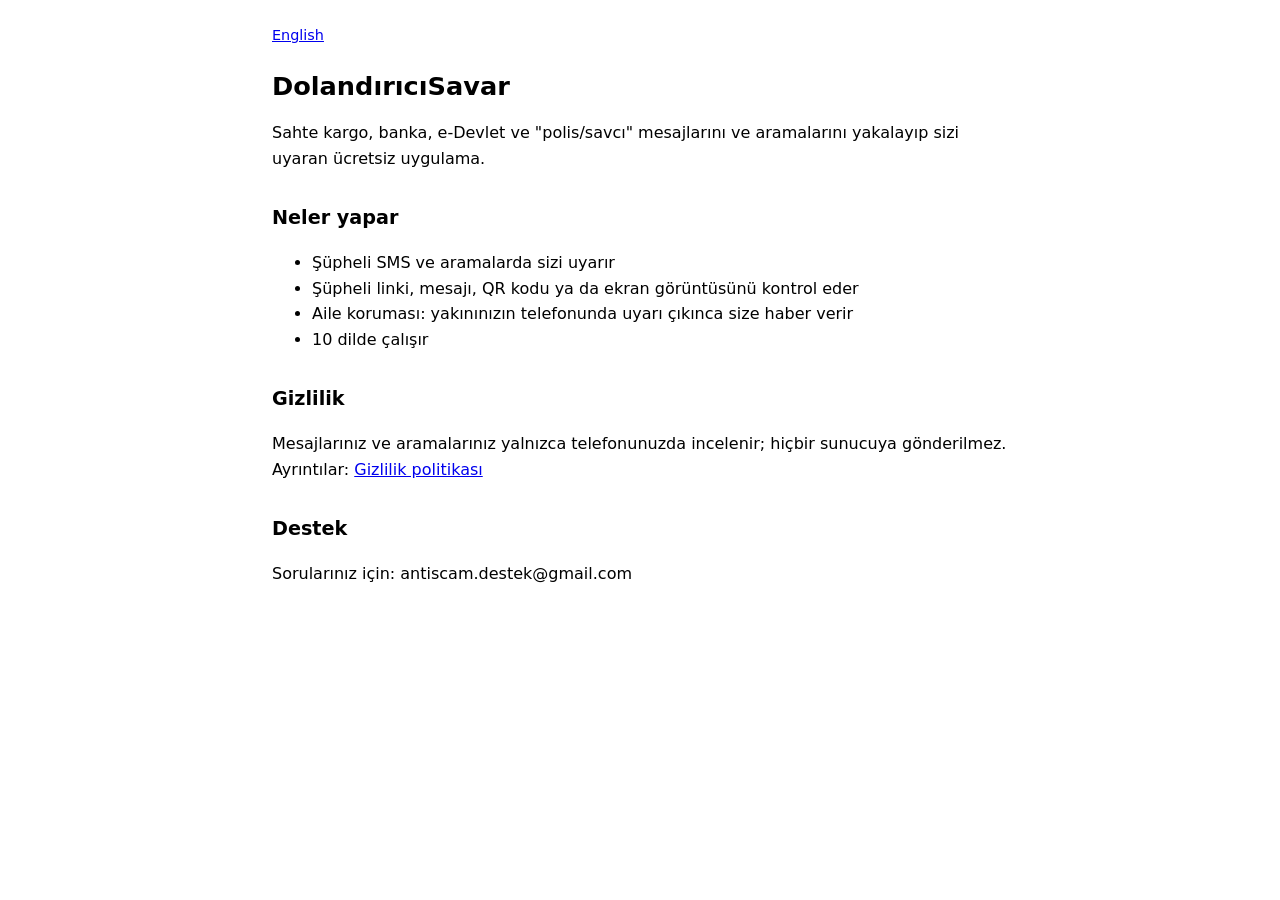
==== dolandiricisavar/index.html @ 4c56555f "DolandırıcıSavar: landing page and privacy policy (TR/EN)" ====
<!doctype html>
<html lang="tr">
<head>
<meta charset="utf-8">
<meta name="viewport" content="width=device-width, initial-scale=1">
<title>DolandırıcıSavar</title>
<style>
  :root { color-scheme: light dark; }
  body { font: 16px/1.6 system-ui, -apple-system, "Segoe UI", Roboto, sans-serif; max-width: 46rem; margin: 0 auto; padding: 1.5rem 1rem 4rem; }
  h1 { font-size: 1.6rem; line-height: 1.25; }
  h2 { font-size: 1.2rem; margin-top: 2rem; }
  table { border-collapse: collapse; width: 100%; display: block; overflow-x: auto; font-size: .92rem; }
  th, td { border: 1px solid #8884; padding: .45rem .6rem; text-align: left; vertical-align: top; }
  code { font-size: .9em; }
  nav { font-size: .9rem; margin-bottom: 1.5rem; }
</style>
</head>
<body>
<nav><a href="en.html">English</a></nav>
<h1>DolandırıcıSavar</h1>
<p>Sahte kargo, banka, e-Devlet ve "polis/savcı" mesajlarını ve aramalarını yakalayıp sizi uyaran ücretsiz uygulama.</p>
<h2>Neler yapar</h2>
<ul>
<li>Şüpheli SMS ve aramalarda sizi uyarır</li>
<li>Şüpheli linki, mesajı, QR kodu ya da ekran görüntüsünü kontrol eder</li>
<li>Aile koruması: yakınınızın telefonunda uyarı çıkınca size haber verir</li>
<li>10 dilde çalışır</li>
</ul>
<h2>Gizlilik</h2>
<p>Mesajlarınız ve aramalarınız yalnızca telefonunuzda incelenir; hiçbir sunucuya gönderilmez. Ayrıntılar: <a href="gizlilik.html">Gizlilik politikası</a></p>
<h2>Destek</h2>
<p>Sorularınız için: antiscam.destek@gmail.com</p>
</body>
</html>
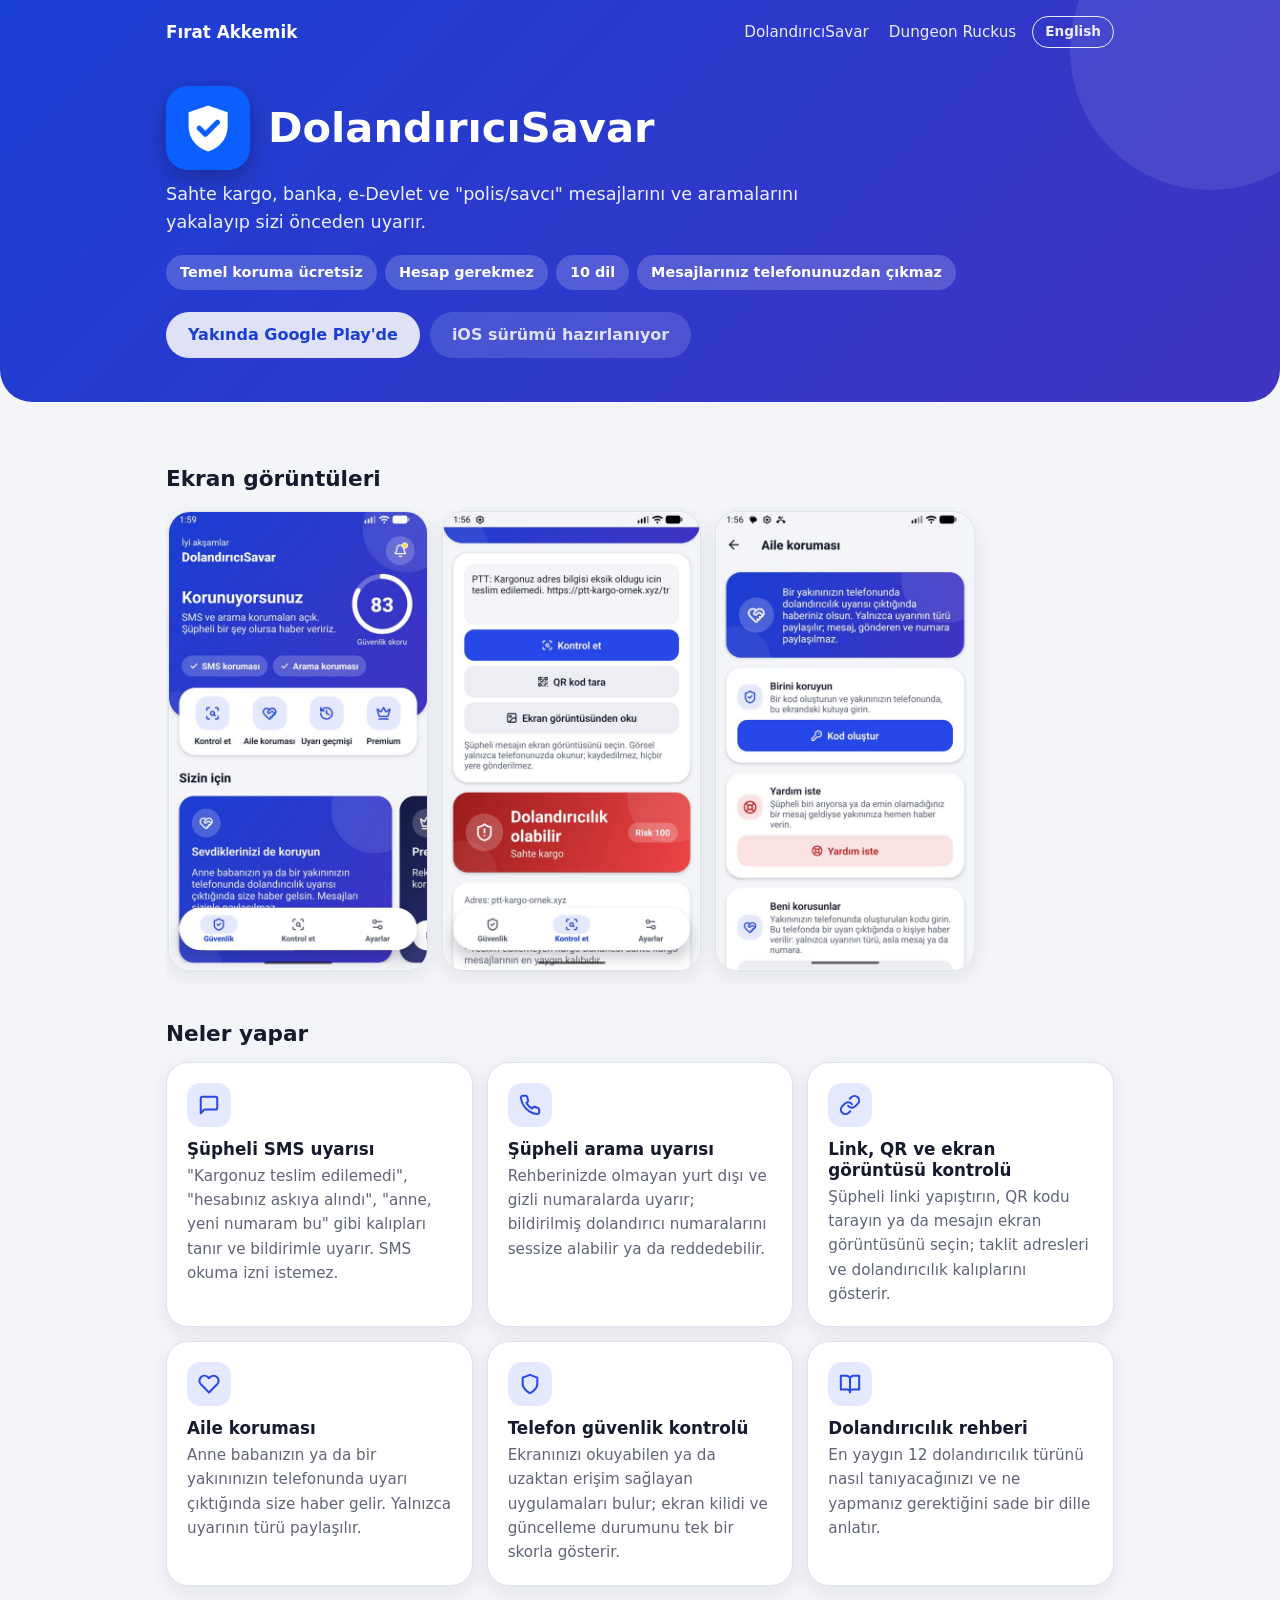
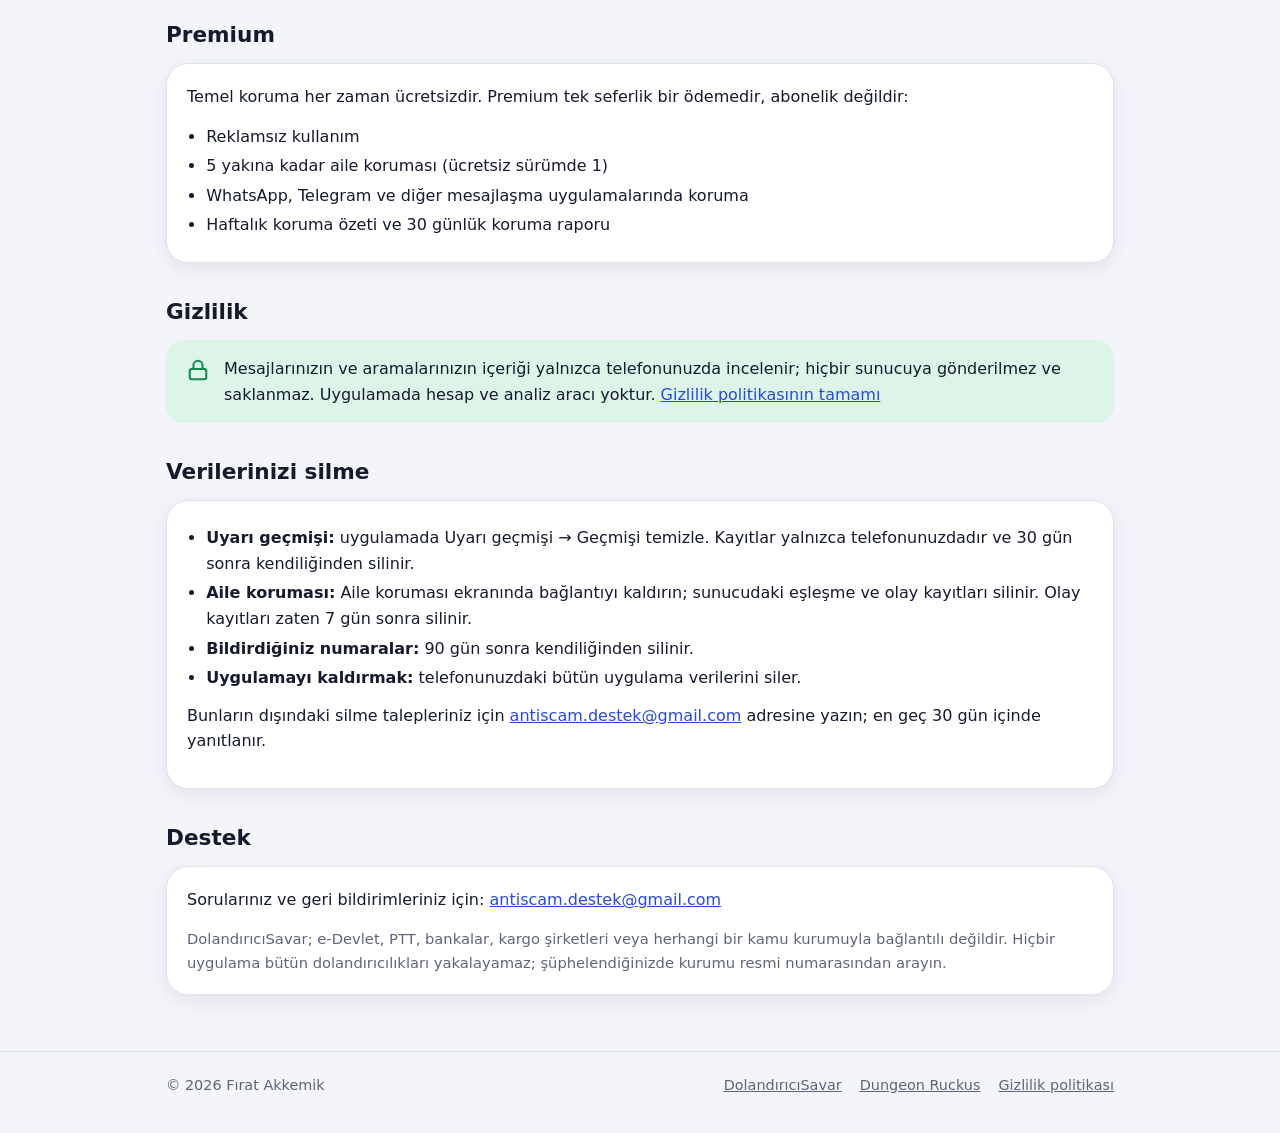
==== commit 1ddd1c48: "Site redesign: shared stylesheet, home page (TR/EN), richer DolandırıcıSavar page, restyled Dungeon " ====
--- a/dolandiricisavar/index.html
+++ b/dolandiricisavar/index.html
@@ -3,32 +3,90 @@
 <head>
 <meta charset="utf-8">
 <meta name="viewport" content="width=device-width, initial-scale=1">
-<title>DolandırıcıSavar</title>
-<style>
-  :root { color-scheme: light dark; }
-  body { font: 16px/1.6 system-ui, -apple-system, "Segoe UI", Roboto, sans-serif; max-width: 46rem; margin: 0 auto; padding: 1.5rem 1rem 4rem; }
-  h1 { font-size: 1.6rem; line-height: 1.25; }
-  h2 { font-size: 1.2rem; margin-top: 2rem; }
-  table { border-collapse: collapse; width: 100%; display: block; overflow-x: auto; font-size: .92rem; }
-  th, td { border: 1px solid #8884; padding: .45rem .6rem; text-align: left; vertical-align: top; }
-  code { font-size: .9em; }
-  nav { font-size: .9rem; margin-bottom: 1.5rem; }
-</style>
+<title>DolandırıcıSavar · dolandırıcılık koruması</title>
+<meta name="description" content="DolandırıcıSavar sahte kargo, banka ve "polis/savcı" mesajlarını, şüpheli aramaları ve linkleri yakalayıp sizi uyarır. Mesajlarınız telefonunuzdan çıkmaz.">
+<link rel="stylesheet" href="../assets/site.css">
 </head>
 <body>
-<nav><a href="en.html">English</a></nav>
-<h1>DolandırıcıSavar</h1>
-<p>Sahte kargo, banka, e-Devlet ve "polis/savcı" mesajlarını ve aramalarını yakalayıp sizi uyaran ücretsiz uygulama.</p>
+<header class="hero">
+<div class="wrap">
+<div class="topbar">
+<a class="brand" href="../">Fırat Akkemik</a>
+<a class="link" href="../dolandiricisavar/">DolandırıcıSavar</a>
+<a class="link" href="../dungeonruckus/">Dungeon Ruckus</a>
+<a class="lang" href="en.html">English</a>
+</div>
+<div class="hero-app"><img src="img/icon.png" alt="" width="84" height="84"><h1>DolandırıcıSavar</h1></div>
+<p class="lead">Sahte kargo, banka, e-Devlet ve "polis/savcı" mesajlarını ve aramalarını yakalayıp sizi önceden uyarır.</p>
+<ul class="chips"><li>Temel koruma ücretsiz</li><li>Hesap gerekmez</li><li>10 dil</li><li>Mesajlarınız telefonunuzdan çıkmaz</li></ul>
+<div class="cta"><span class="btn white disabled">Yakında Google Play'de</span><span class="btn ghost disabled">iOS sürümü hazırlanıyor</span></div>
+</div>
+</header>
+<main>
+<div class="wrap">
+<section>
+<h2>Ekran görüntüleri</h2>
+<div class="shots">
+<img src="img/tr-1.jpg" alt="Ana ekran: güvenlik skoru ve korumalar" loading="lazy">
+<img src="img/tr-2.jpg" alt="Kontrol sonucu: dolandırıcılık uyarısı" loading="lazy">
+<img src="img/tr-3.jpg" alt="Aile koruması" loading="lazy">
+</div>
+</section>
+<section>
 <h2>Neler yapar</h2>
-<ul>
-<li>Şüpheli SMS ve aramalarda sizi uyarır</li>
-<li>Şüpheli linki, mesajı, QR kodu ya da ekran görüntüsünü kontrol eder</li>
-<li>Aile koruması: yakınınızın telefonunda uyarı çıkınca size haber verir</li>
-<li>10 dilde çalışır</li>
+<div class="grid">
+<div class="card feature"><span class="icon"><svg viewBox="0 0 24 24" aria-hidden="true"><path d="M21 15a2 2 0 0 1-2 2H7l-4 4V5a2 2 0 0 1 2-2h14a2 2 0 0 1 2 2z"/></svg></span><h3>Şüpheli SMS uyarısı</h3><p>"Kargonuz teslim edilemedi", "hesabınız askıya alındı", "anne, yeni numaram bu" gibi kalıpları tanır ve bildirimle uyarır. SMS okuma izni istemez.</p></div>
+<div class="card feature"><span class="icon"><svg viewBox="0 0 24 24" aria-hidden="true"><path d="M22 16.92v3a2 2 0 0 1-2.18 2 19.79 19.79 0 0 1-8.63-3.07 19.5 19.5 0 0 1-6-6 19.79 19.79 0 0 1-3.07-8.67A2 2 0 0 1 4.11 2h3a2 2 0 0 1 2 1.72 12.84 12.84 0 0 0 .7 2.81 2 2 0 0 1-.45 2.11L8.09 9.91a16 16 0 0 0 6 6l1.27-1.27a2 2 0 0 1 2.11-.45 12.84 12.84 0 0 0 2.81.7A2 2 0 0 1 22 16.92z"/></svg></span><h3>Şüpheli arama uyarısı</h3><p>Rehberinizde olmayan yurt dışı ve gizli numaralarda uyarır; bildirilmiş dolandırıcı numaralarını sessize alabilir ya da reddedebilir.</p></div>
+<div class="card feature"><span class="icon"><svg viewBox="0 0 24 24" aria-hidden="true"><path d="M10 13a5 5 0 0 0 7.54.54l3-3a5 5 0 0 0-7.07-7.07l-1.72 1.71"/><path d="M14 11a5 5 0 0 0-7.54-.54l-3 3a5 5 0 0 0 7.07 7.07l1.71-1.71"/></svg></span><h3>Link, QR ve ekran görüntüsü kontrolü</h3><p>Şüpheli linki yapıştırın, QR kodu tarayın ya da mesajın ekran görüntüsünü seçin; taklit adresleri ve dolandırıcılık kalıplarını gösterir.</p></div>
+<div class="card feature"><span class="icon"><svg viewBox="0 0 24 24" aria-hidden="true"><path d="M20.84 4.61a5.5 5.5 0 0 0-7.78 0L12 5.67l-1.06-1.06a5.5 5.5 0 0 0-7.78 7.78l1.06 1.06L12 21.23l7.78-7.78 1.06-1.06a5.5 5.5 0 0 0 0-7.78z"/></svg></span><h3>Aile koruması</h3><p>Anne babanızın ya da bir yakınınızın telefonunda uyarı çıktığında size haber gelir. Yalnızca uyarının türü paylaşılır.</p></div>
+<div class="card feature"><span class="icon"><svg viewBox="0 0 24 24" aria-hidden="true"><path d="M12 22s8-4 8-10V5l-8-3-8 3v7c0 6 8 10 8 10z"/></svg></span><h3>Telefon güvenlik kontrolü</h3><p>Ekranınızı okuyabilen ya da uzaktan erişim sağlayan uygulamaları bulur; ekran kilidi ve güncelleme durumunu tek bir skorla gösterir.</p></div>
+<div class="card feature"><span class="icon"><svg viewBox="0 0 24 24" aria-hidden="true"><path d="M2 3h6a4 4 0 0 1 4 4v14a3 3 0 0 0-3-3H2z"/><path d="M22 3h-6a4 4 0 0 0-4 4v14a3 3 0 0 1 3-3h7z"/></svg></span><h3>Dolandırıcılık rehberi</h3><p>En yaygın 12 dolandırıcılık türünü nasıl tanıyacağınızı ve ne yapmanız gerektiğini sade bir dille anlatır.</p></div>
+</div>
+</section>
+<section>
+<h2>Premium</h2>
+<div class="card">
+<p>Temel koruma her zaman ücretsizdir. Premium tek seferlik bir ödemedir, abonelik değildir:</p>
+<ul class="list">
+<li>Reklamsız kullanım</li>
+<li>5 yakına kadar aile koruması (ücretsiz sürümde 1)</li>
+<li>WhatsApp, Telegram ve diğer mesajlaşma uygulamalarında koruma</li>
+<li>Haftalık koruma özeti ve 30 günlük koruma raporu</li>
 </ul>
+</div>
+</section>
+<section>
 <h2>Gizlilik</h2>
-<p>Mesajlarınız ve aramalarınız yalnızca telefonunuzda incelenir; hiçbir sunucuya gönderilmez. Ayrıntılar: <a href="gizlilik.html">Gizlilik politikası</a></p>
+<div class="note"><span class="icon"><svg viewBox="0 0 24 24" aria-hidden="true"><rect x="3" y="11" width="18" height="11" rx="2" ry="2"/><path d="M7 11V7a5 5 0 0 1 10 0v4"/></svg></span><p>Mesajlarınızın ve aramalarınızın içeriği yalnızca telefonunuzda incelenir; hiçbir sunucuya gönderilmez ve saklanmaz. Uygulamada hesap ve analiz aracı yoktur. <a href="gizlilik.html">Gizlilik politikasının tamamı</a></p></div>
+</section>
+<section id="veri-silme">
+<h2>Verilerinizi silme</h2>
+<div class="card">
+<ul class="list">
+<li><strong>Uyarı geçmişi:</strong> uygulamada Uyarı geçmişi → Geçmişi temizle. Kayıtlar yalnızca telefonunuzdadır ve 30 gün sonra kendiliğinden silinir.</li>
+<li><strong>Aile koruması:</strong> Aile koruması ekranında bağlantıyı kaldırın; sunucudaki eşleşme ve olay kayıtları silinir. Olay kayıtları zaten 7 gün sonra silinir.</li>
+<li><strong>Bildirdiğiniz numaralar:</strong> 90 gün sonra kendiliğinden silinir.</li>
+<li><strong>Uygulamayı kaldırmak:</strong> telefonunuzdaki bütün uygulama verilerini siler.</li>
+</ul>
+<p style="margin-top:12px">Bunların dışındaki silme talepleriniz için <a href="mailto:antiscam.destek@gmail.com">antiscam.destek@gmail.com</a> adresine yazın; en geç 30 gün içinde yanıtlanır.</p>
+</div>
+</section>
+<section>
 <h2>Destek</h2>
-<p>Sorularınız için: antiscam.destek@gmail.com</p>
+<div class="card">
+<p>Sorularınız ve geri bildirimleriniz için: <a href="mailto:antiscam.destek@gmail.com">antiscam.destek@gmail.com</a></p>
+<p class="muted" style="margin:0">DolandırıcıSavar; e-Devlet, PTT, bankalar, kargo şirketleri veya herhangi bir kamu kurumuyla bağlantılı değildir. Hiçbir uygulama bütün dolandırıcılıkları yakalayamaz; şüphelendiğinizde kurumu resmi numarasından arayın.</p>
+</div>
+</section>
+</div>
+</main>
+<footer>
+<div class="wrap">
+<span class="spacer">© 2026 Fırat Akkemik</span>
+<a href="../dolandiricisavar/">DolandırıcıSavar</a>
+<a href="../dungeonruckus/">Dungeon Ruckus</a>
+<a href="../dolandiricisavar/gizlilik.html">Gizlilik politikası</a>
+</div>
+</footer>
 </body>
 </html>
--- a/assets/site.css
+++ b/assets/site.css
@@ -0,0 +1,179 @@
+/* frtakkemik.github.io ortak stili. Kaynak: DolandırıcıSavar deposu, server/tools/site.css
+   (build-policy.cjs bu dosyayı assets/site.css olarak kopyalar). */
+:root {
+  color-scheme: light dark;
+  --bg: #f4f5f9;
+  --surface: #ffffff;
+  --text: #151a2d;
+  --muted: #5f6577;
+  --border: #dee2eb;
+  --accent: #2748e8;
+  --accent-soft: #e4e9ff;
+  --on-accent: #ffffff;
+  --grad-a: #1a3fd4;
+  --grad-b: #4033c2;
+  --ok: #0f8a4f;
+  --ok-soft: #ddf5e8;
+  --shadow: 0 6px 20px rgba(21, 26, 45, 0.08);
+}
+@media (prefers-color-scheme: dark) {
+  :root {
+    --bg: #0a0e14;
+    --surface: #141a23;
+    --text: #f2f5f9;
+    --muted: #9aa6b6;
+    --border: #263142;
+    --accent: #7c96ff;
+    --accent-soft: #1b2552;
+    --on-accent: #0a0e14;
+    --grad-a: #16309e;
+    --grad-b: #3529a3;
+    --ok: #3dd68c;
+    --ok-soft: #10301f;
+    --shadow: none;
+  }
+}
+/* Oyun sayfaları: sıcak vurgu rengi. */
+.theme-game {
+  --accent: #b0412e;
+  --accent-soft: #f8e4de;
+  --grad-a: #7a2a1c;
+  --grad-b: #c4572f;
+}
+@media (prefers-color-scheme: dark) {
+  .theme-game {
+    --accent: #f08a6e;
+    --accent-soft: #3a1a12;
+    --grad-a: #5c2015;
+    --grad-b: #9a4324;
+  }
+}
+
+* { box-sizing: border-box; }
+html { -webkit-text-size-adjust: 100%; }
+body {
+  margin: 0;
+  background: var(--bg);
+  color: var(--text);
+  font: 16px/1.6 system-ui, -apple-system, "Segoe UI", Roboto, "Helvetica Neue", Arial, sans-serif;
+}
+a { color: var(--accent); }
+img { max-width: 100%; height: auto; }
+h1, h2, h3 { line-height: 1.25; margin: 0; }
+p { margin: 0 0 0.9em; }
+.wrap { max-width: 980px; margin: 0 auto; padding: 0 16px; }
+.narrow { max-width: 760px; }
+
+/* Üst çubuk */
+.topbar { display: flex; align-items: center; gap: 12px; padding: 14px 0; }
+.brand { font-weight: 800; font-size: 1.05rem; color: inherit; text-decoration: none; margin-right: auto; }
+.topbar a.link { color: inherit; text-decoration: none; font-size: 0.95rem; opacity: 0.9; padding: 6px 4px; }
+.topbar a.link:hover { text-decoration: underline; }
+.lang {
+  font-size: 0.85rem; font-weight: 700; text-decoration: none; color: inherit;
+  border: 1px solid currentColor; border-radius: 999px; padding: 4px 12px; opacity: 0.9;
+}
+
+/* Gradyanlı üst alan */
+.hero {
+  background: linear-gradient(135deg, var(--grad-a), var(--grad-b));
+  color: #fff;
+  border-radius: 0 0 32px 32px;
+  padding-bottom: 44px;
+  position: relative;
+  overflow: hidden;
+}
+.hero::after {
+  content: ""; position: absolute; right: -70px; top: -90px; width: 280px; height: 280px;
+  border-radius: 50%; background: rgba(255, 255, 255, 0.09); pointer-events: none;
+}
+.hero .wrap { position: relative; z-index: 1; }
+.hero h1 { font-size: clamp(1.8rem, 5vw, 2.6rem); font-weight: 800; margin-top: 18px; }
+.hero .lead { font-size: 1.1rem; max-width: 40rem; margin: 10px 0 0; color: rgba(255, 255, 255, 0.92); }
+.hero-app { display: flex; align-items: center; gap: 18px; margin-top: 22px; }
+.hero-app img { width: 84px; height: 84px; border-radius: 22px; box-shadow: 0 8px 24px rgba(0, 0, 0, 0.25); flex: none; }
+.hero-app h1 { margin: 0; }
+.chips { display: flex; flex-wrap: wrap; gap: 8px; margin-top: 18px; padding: 0; list-style: none; }
+.chips li { background: rgba(255, 255, 255, 0.18); border-radius: 999px; padding: 6px 14px; font-size: 0.9rem; font-weight: 600; }
+.cta { display: flex; flex-wrap: wrap; gap: 10px; margin-top: 22px; }
+
+/* Düğmeler */
+.btn {
+  display: inline-flex; align-items: center; justify-content: center; gap: 8px;
+  min-height: 46px; padding: 10px 22px; border-radius: 999px;
+  font-weight: 700; text-decoration: none; border: 0;
+  background: var(--accent); color: var(--on-accent);
+}
+.btn.white { background: #fff; color: var(--grad-a); }
+.btn.ghost { background: rgba(255, 255, 255, 0.16); color: #fff; }
+.btn.soft { background: var(--accent-soft); color: var(--accent); }
+.btn.disabled { opacity: 0.85; cursor: default; }
+
+/* Bölümler ve kartlar */
+main { padding: 28px 0 56px; }
+section { margin-top: 36px; }
+section > h2, .section-title { font-size: 1.35rem; font-weight: 800; margin-bottom: 14px; }
+.card {
+  background: var(--surface); border: 1px solid var(--border); border-radius: 22px;
+  padding: 20px; box-shadow: var(--shadow);
+}
+.grid { display: grid; gap: 14px; grid-template-columns: repeat(auto-fit, minmax(min(250px, 100%), 1fr)); }
+.grid.two { grid-template-columns: repeat(auto-fit, minmax(min(300px, 100%), 1fr)); }
+.feature h3 { font-size: 1.05rem; margin: 12px 0 4px; }
+.feature p { color: var(--muted); margin: 0; font-size: 0.95rem; }
+.icon {
+  width: 44px; height: 44px; border-radius: 14px; background: var(--accent-soft); color: var(--accent);
+  display: inline-flex; align-items: center; justify-content: center;
+}
+.icon svg { width: 22px; height: 22px; fill: none; stroke: currentColor; stroke-width: 2.2; stroke-linecap: round; stroke-linejoin: round; }
+
+/* Ürün kartları (ana sayfa) */
+.product { display: flex; flex-direction: column; padding: 0; overflow: hidden; }
+.product .media { aspect-ratio: 1024 / 500; background: linear-gradient(135deg, var(--grad-a), var(--grad-b)); display: flex; align-items: center; justify-content: center; }
+.product .media img { width: 100%; height: 100%; object-fit: cover; display: block; }
+.product .media img.app-icon { width: 96px; height: 96px; border-radius: 24px; box-shadow: 0 8px 24px rgba(0, 0, 0, 0.25); }
+.product .body { padding: 18px 20px 20px; display: flex; flex-direction: column; gap: 8px; flex: 1; }
+.product h3 { font-size: 1.25rem; font-weight: 800; }
+.product p { color: var(--muted); margin: 0; }
+.product .links { display: flex; flex-wrap: wrap; gap: 8px; margin-top: auto; padding-top: 10px; }
+.tag { display: inline-block; font-size: 0.78rem; font-weight: 700; padding: 3px 10px; border-radius: 999px; background: var(--accent-soft); color: var(--accent); }
+.tags { display: flex; flex-wrap: wrap; gap: 6px; }
+
+/* Ekran görüntüleri */
+.shots { display: flex; gap: 14px; overflow-x: auto; padding: 4px 2px 14px; scroll-snap-type: x mandatory; }
+.shots img { height: 460px; width: auto; flex: none; border-radius: 22px; border: 1px solid var(--border); box-shadow: var(--shadow); scroll-snap-align: start; }
+@media (max-width: 560px) { .shots img { height: 380px; } }
+
+/* Not kutuları */
+.note { display: flex; gap: 12px; align-items: flex-start; background: var(--ok-soft); border-radius: 18px; padding: 16px 18px; }
+.note .icon { background: transparent; color: var(--ok); width: 28px; height: 28px; flex: none; }
+.note p { margin: 0; }
+.list { margin: 0; padding-left: 1.2em; }
+.list li { margin: 4px 0; }
+.muted, .meta { color: var(--muted); font-size: 0.92rem; }
+
+/* Uzun metin (gizlilik politikası) */
+.prose h1 { font-size: 1.7rem; margin: 0.2em 0 0.5em; }
+.prose h2 { font-size: 1.2rem; margin: 1.8em 0 0.4em; color: var(--accent); }
+.prose h3 { font-size: 1.05rem; margin: 1.4em 0 0.3em; }
+.prose table { border-collapse: collapse; width: 100%; display: block; overflow-x: auto; font-size: 0.92rem; margin: 0.6em 0 1em; }
+.prose th, .prose td { border: 1px solid var(--border); padding: 0.45rem 0.6rem; text-align: left; vertical-align: top; }
+.prose th { background: var(--accent-soft); }
+.prose code { font-size: 0.9em; background: var(--accent-soft); border-radius: 6px; padding: 1px 5px; }
+.prose ul { padding-left: 1.3em; }
+.prose nav a { margin-right: 14px; }
+.prose .card { margin-top: 20px; }
+.prose .card h1 { font-size: 1.5rem; }
+.todo { background: #fff3c4; color: #2a1d14; padding: 0 4px; border-radius: 4px; }
+
+/* Alt bilgi */
+footer { border-top: 1px solid var(--border); padding: 22px 0 36px; color: var(--muted); font-size: 0.9rem; }
+footer .wrap { display: flex; flex-wrap: wrap; gap: 8px 18px; align-items: center; }
+footer a { color: inherit; }
+footer .spacer { margin-right: auto; }
+
+/* Küçük yardımcılar */
+.topbar { flex-wrap: wrap; }
+.banner { border-radius: 22px; display: block; border: 1px solid var(--border); }
+h3.sub { font-size: 1.05rem; margin: 16px 0 6px; }
+p.last { margin: 0; }
